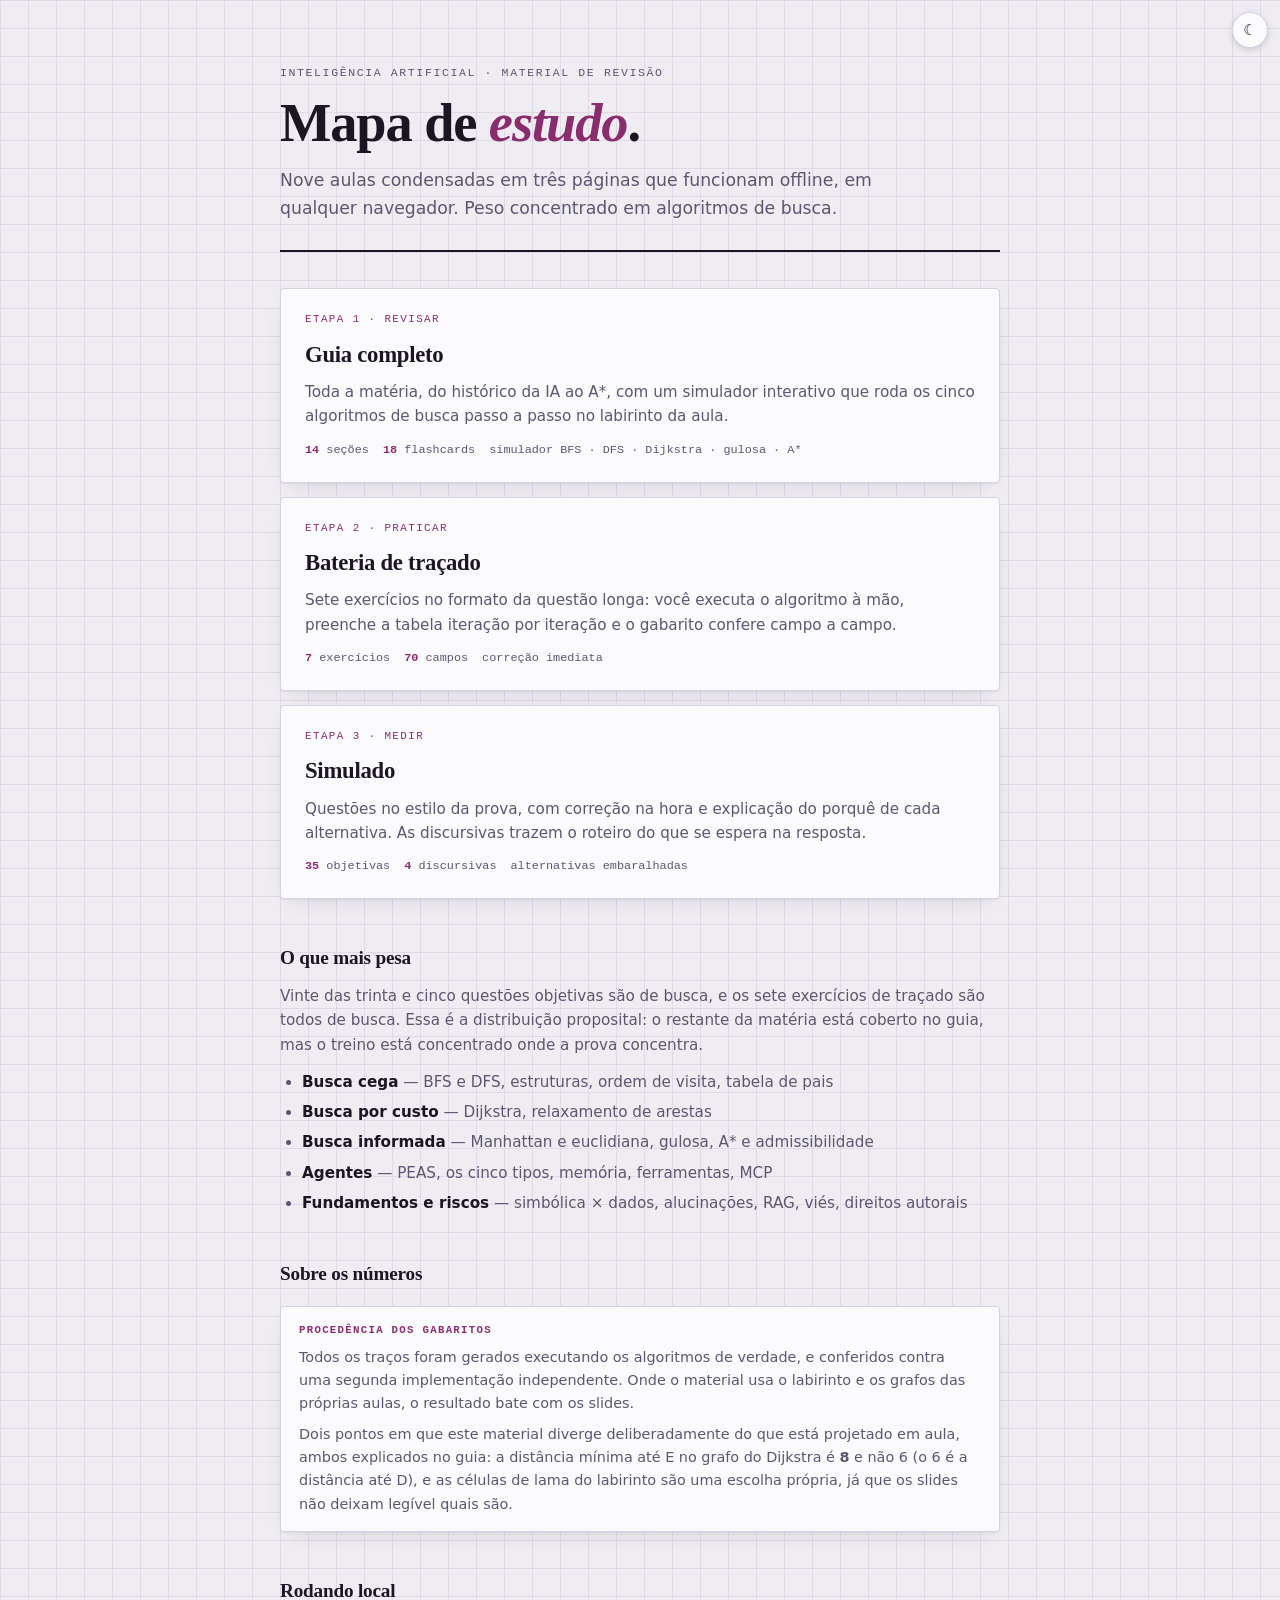
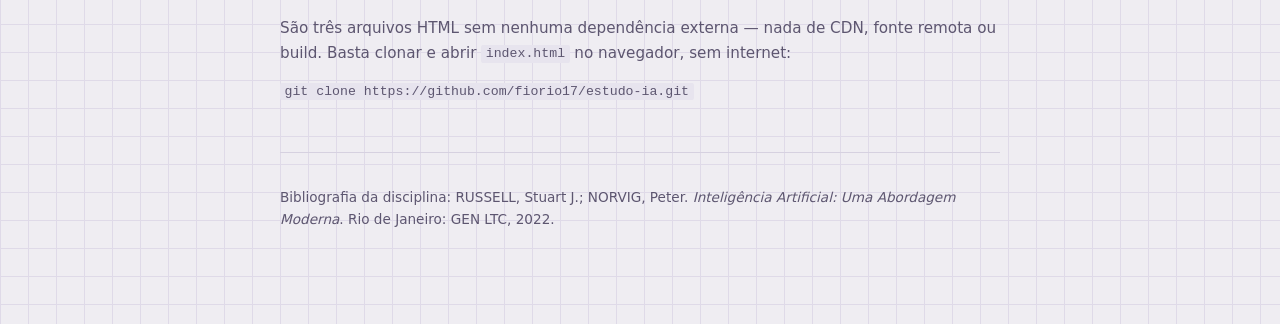
==== index.html @ 3b8651ae "Material de revisão de Inteligência Artificial Três páginas HTML autocontidas, sem dependência exter" ====
<!doctype html>
<html lang="pt-BR">
<head>
  <meta charset="utf-8">
  <meta name="viewport" content="width=device-width, initial-scale=1">
  <meta name="color-scheme" content="light dark">
  <meta name="description" content="Material de revisao da disciplina de Inteligencia Artificial: guia, exercicios de tracado e simulado.">
  <title>Mapa de estudo — Inteligência Artificial</title>
  <link rel="icon" href="data:image/svg+xml,%3Csvg xmlns=%22http://www.w3.org/2000/svg%22 viewBox=%220 0 100 100%22%3E%3Ctext y=%22.9em%22 font-size=%2290%22%3E🗺️%3C/text%3E%3C/svg%3E">
  <style>
    *,*::before,*::after{box-sizing:border-box;}
    html{-webkit-text-size-adjust:100%;}
    body{margin:0;}
    img,svg,video{max-width:100%;height:auto;}
    button,input,select,textarea{font:inherit;color:inherit;}
    table{border-collapse:collapse;}
  </style>
</head>
<body>
<style>
:root{
  --paper:#EFEDF2; --surface:#FBFAFD; --surface-2:#E7E4EE;
  --ink:#1B1622; --ink-soft:#5D5670; --line:#D6D1E0; --grid:#DFDAE8;
  --accent:#8A2D6E; --accent-soft:#F4DCEE; --accent-ink:#FFFFFF;
  --wall:#2A2333;
  --shadow:0 1px 2px rgba(27,22,34,.06), 0 8px 24px -12px rgba(27,22,34,.18);
  --mono:ui-monospace,"SF Mono","Cascadia Code","Roboto Mono",Menlo,Consolas,monospace;
  --body:system-ui,-apple-system,"Segoe UI",Roboto,sans-serif;
  --display:Georgia,"Iowan Old Style","Palatino Linotype","Times New Roman",serif;
}
@media (prefers-color-scheme:dark){
  :root{
    --paper:#141119; --surface:#1D1926; --surface-2:#272232;
    --ink:#EDE9F4; --ink-soft:#ABA2BE; --line:#332C41; --grid:#221D2C;
    --accent:#E98FCE; --accent-soft:#3F1B37; --accent-ink:#1B1622;
    --wall:#0B0910;
    --shadow:0 1px 2px rgba(0,0,0,.4), 0 8px 24px -12px rgba(0,0,0,.6);
  }
}
:root[data-theme="dark"]{
  --paper:#141119; --surface:#1D1926; --surface-2:#272232;
  --ink:#EDE9F4; --ink-soft:#ABA2BE; --line:#332C41; --grid:#221D2C;
  --accent:#E98FCE; --accent-soft:#3F1B37; --accent-ink:#1B1622;
  --wall:#0B0910;
  --shadow:0 1px 2px rgba(0,0,0,.4), 0 8px 24px -12px rgba(0,0,0,.6);
}
:root[data-theme="light"]{
  --paper:#EFEDF2; --surface:#FBFAFD; --surface-2:#E7E4EE;
  --ink:#1B1622; --ink-soft:#5D5670; --line:#D6D1E0; --grid:#DFDAE8;
  --accent:#8A2D6E; --accent-soft:#F4DCEE; --accent-ink:#FFFFFF;
  --wall:#2A2333;
  --shadow:0 1px 2px rgba(27,22,34,.06), 0 8px 24px -12px rgba(27,22,34,.18);
}

*{box-sizing:border-box;}
body{
  margin:0; background:var(--paper); color:var(--ink);
  font-family:var(--body); font-size:16.5px; line-height:1.6;
  background-image:
    repeating-linear-gradient(to right, var(--grid) 0 1px, transparent 1px 28px),
    repeating-linear-gradient(to bottom, var(--grid) 0 1px, transparent 1px 28px);
  -webkit-font-smoothing:antialiased;
}
.page{max-width:760px; margin:0 auto; padding:0 20px 80px;}

header{padding:64px 0 28px; border-bottom:2px solid var(--ink); margin-bottom:36px;}
.eyebrow{font-family:var(--mono); font-size:.72rem; letter-spacing:.14em; text-transform:uppercase;
  color:var(--ink-soft); margin:0 0 13px;}
h1{font-family:var(--display); font-weight:700; font-size:clamp(2.2rem,6vw,3.4rem);
  line-height:1.04; letter-spacing:-.02em; margin:0 0 15px; text-wrap:balance;}
h1 em{font-style:italic; color:var(--accent);}
.lede{font-size:1.08rem; color:var(--ink-soft); margin:0; max-width:56ch;}

.cards{display:grid; gap:14px;}
a.card{
  display:block; text-decoration:none; color:inherit;
  background:var(--surface); border:1px solid var(--line); border-radius:4px;
  padding:22px 24px; box-shadow:var(--shadow);
  transition:border-color .15s, transform .15s;
}
a.card:hover{border-color:var(--accent); transform:translateY(-2px);}
a.card:focus-visible{outline:2px solid var(--accent); outline-offset:3px;}
@media (prefers-reduced-motion:reduce){ a.card{transition:none;} a.card:hover{transform:none;} }

.card .etapa{font-family:var(--mono); font-size:.68rem; letter-spacing:.13em; text-transform:uppercase;
  color:var(--accent); display:block; margin-bottom:8px;}
.card h2{font-family:var(--display); font-size:1.42rem; letter-spacing:-.012em; margin:0 0 7px;}
.card p{margin:0 0 12px; color:var(--ink-soft); font-size:.95rem;}
.card .meta{font-family:var(--mono); font-size:.74rem; color:var(--ink-soft);
  display:flex; flex-wrap:wrap; gap:6px 14px;}
.card .meta b{color:var(--accent); font-weight:700;}

h3{font-family:var(--display); font-size:1.2rem; margin:44px 0 10px; letter-spacing:-.01em;}
p.txt{margin:0 0 13px; color:var(--ink-soft); font-size:.95rem;}
p.txt strong{color:var(--ink); font-weight:620;}
code{font-family:var(--mono); font-size:.87em; background:var(--surface-2); padding:.1em .34em; border-radius:2px;}
ul{margin:0 0 13px; padding-left:22px; color:var(--ink-soft); font-size:.95rem;}
li{margin-bottom:6px;}
li strong{color:var(--ink); font-weight:620;}

.aviso{background:var(--surface); border:1px solid var(--line); border-radius:3px;
  padding:15px 18px; font-size:.9rem; color:var(--ink-soft); margin:16px 0 0; box-shadow:var(--shadow);}
.aviso b{font-family:var(--mono); font-size:.67rem; letter-spacing:.12em; text-transform:uppercase;
  color:var(--accent); display:block; margin-bottom:7px;}
.aviso p{margin:0 0 8px;} .aviso p:last-child{margin:0;}

footer{margin-top:50px; padding-top:20px; border-top:1px solid var(--line);
  font-size:.85rem; color:var(--ink-soft);}
footer a{color:var(--accent);}
</style>

<div class="page">

<header>
  <p class="eyebrow">Inteligência Artificial · material de revisão</p>
  <h1>Mapa de <em>estudo</em>.</h1>
  <p class="lede">Nove aulas condensadas em três páginas que funcionam offline, em qualquer navegador. Peso concentrado em algoritmos de busca.</p>
</header>

<div class="cards">

  <a class="card" href="guia.html">
    <span class="etapa">Etapa 1 · revisar</span>
    <h2>Guia completo</h2>
    <p>Toda a matéria, do histórico da IA ao A*, com um simulador interativo que roda os cinco algoritmos de busca passo a passo no labirinto da aula.</p>
    <div class="meta"><span><b>14</b> seções</span><span><b>18</b> flashcards</span><span>simulador BFS · DFS · Dijkstra · gulosa · A*</span></div>
  </a>

  <a class="card" href="tracado.html">
    <span class="etapa">Etapa 2 · praticar</span>
    <h2>Bateria de traçado</h2>
    <p>Sete exercícios no formato da questão longa: você executa o algoritmo à mão, preenche a tabela iteração por iteração e o gabarito confere campo a campo.</p>
    <div class="meta"><span><b>7</b> exercícios</span><span><b>70</b> campos</span><span>correção imediata</span></div>
  </a>

  <a class="card" href="simulado.html">
    <span class="etapa">Etapa 3 · medir</span>
    <h2>Simulado</h2>
    <p>Questões no estilo da prova, com correção na hora e explicação do porquê de cada alternativa. As discursivas trazem o roteiro do que se espera na resposta.</p>
    <div class="meta"><span><b>35</b> objetivas</span><span><b>4</b> discursivas</span><span>alternativas embaralhadas</span></div>
  </a>

</div>

<h3>O que mais pesa</h3>
<p class="txt">Vinte das trinta e cinco questões objetivas são de busca, e os sete exercícios de traçado são todos de busca. Essa é a distribuição proposital: o restante da matéria está coberto no guia, mas o treino está concentrado onde a prova concentra.</p>
<ul>
  <li><strong>Busca cega</strong> — BFS e DFS, estruturas, ordem de visita, tabela de pais</li>
  <li><strong>Busca por custo</strong> — Dijkstra, relaxamento de arestas</li>
  <li><strong>Busca informada</strong> — Manhattan e euclidiana, gulosa, A* e admissibilidade</li>
  <li><strong>Agentes</strong> — PEAS, os cinco tipos, memória, ferramentas, MCP</li>
  <li><strong>Fundamentos e riscos</strong> — simbólica × dados, alucinações, RAG, viés, direitos autorais</li>
</ul>

<h3>Sobre os números</h3>
<div class="aviso">
  <b>Procedência dos gabaritos</b>
  <p>Todos os traços foram gerados executando os algoritmos de verdade, e conferidos contra uma segunda implementação independente. Onde o material usa o labirinto e os grafos das próprias aulas, o resultado bate com os slides.</p>
  <p>Dois pontos em que este material diverge deliberadamente do que está projetado em aula, ambos explicados no guia: a distância mínima até E no grafo do Dijkstra é <strong>8</strong> e não 6 (o 6 é a distância até D), e as células de lama do labirinto são uma escolha própria, já que os slides não deixam legível quais são.</p>
</div>

<h3>Rodando local</h3>
<p class="txt">São três arquivos HTML sem nenhuma dependência externa — nada de CDN, fonte remota ou build. Basta clonar e abrir <code>index.html</code> no navegador, sem internet:</p>
<p class="txt"><code>git clone https://github.com/fiorio17/estudo-ia.git</code></p>

<footer>
  <p>Bibliografia da disciplina: RUSSELL, Stuart J.; NORVIG, Peter. <em>Inteligência Artificial: Uma Abordagem Moderna</em>. Rio de Janeiro: GEN LTC, 2022.</p>
</footer>

</div>
<script src="theme.js" defer></script>
</body>
</html>
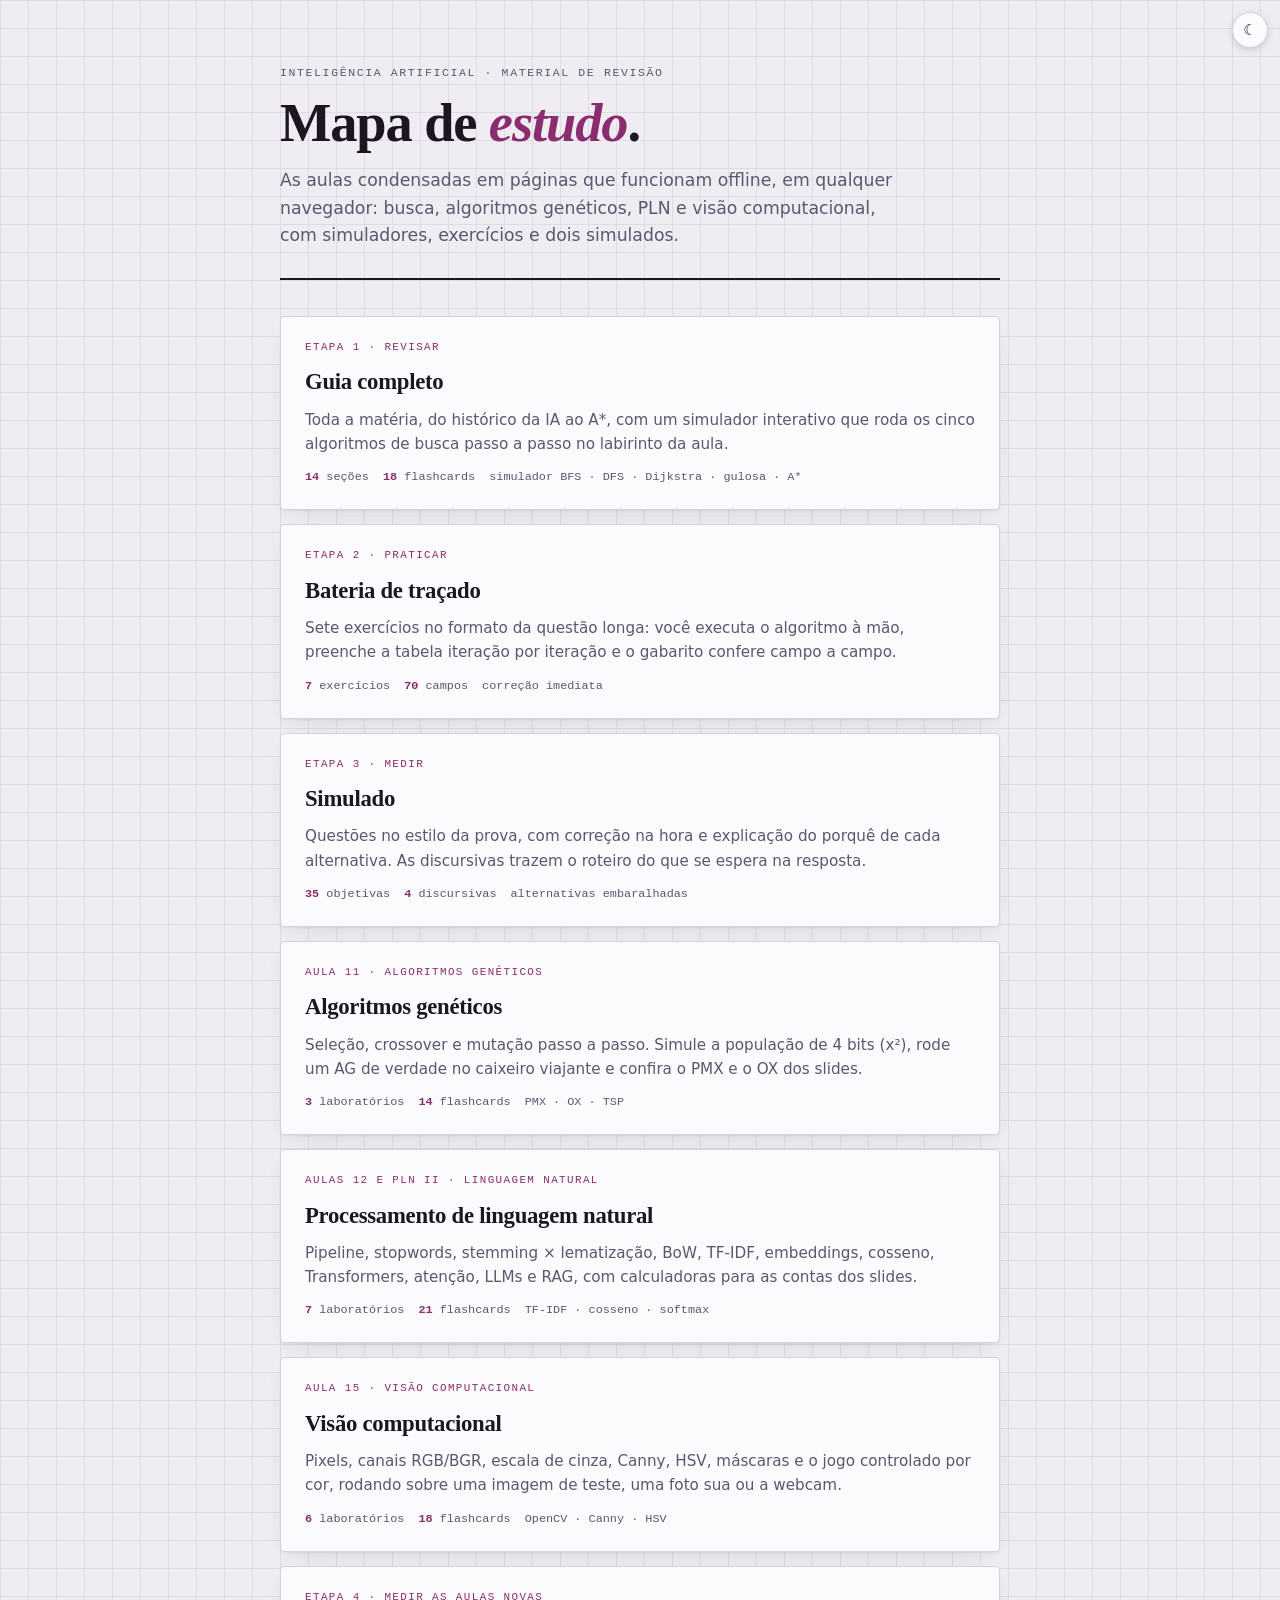
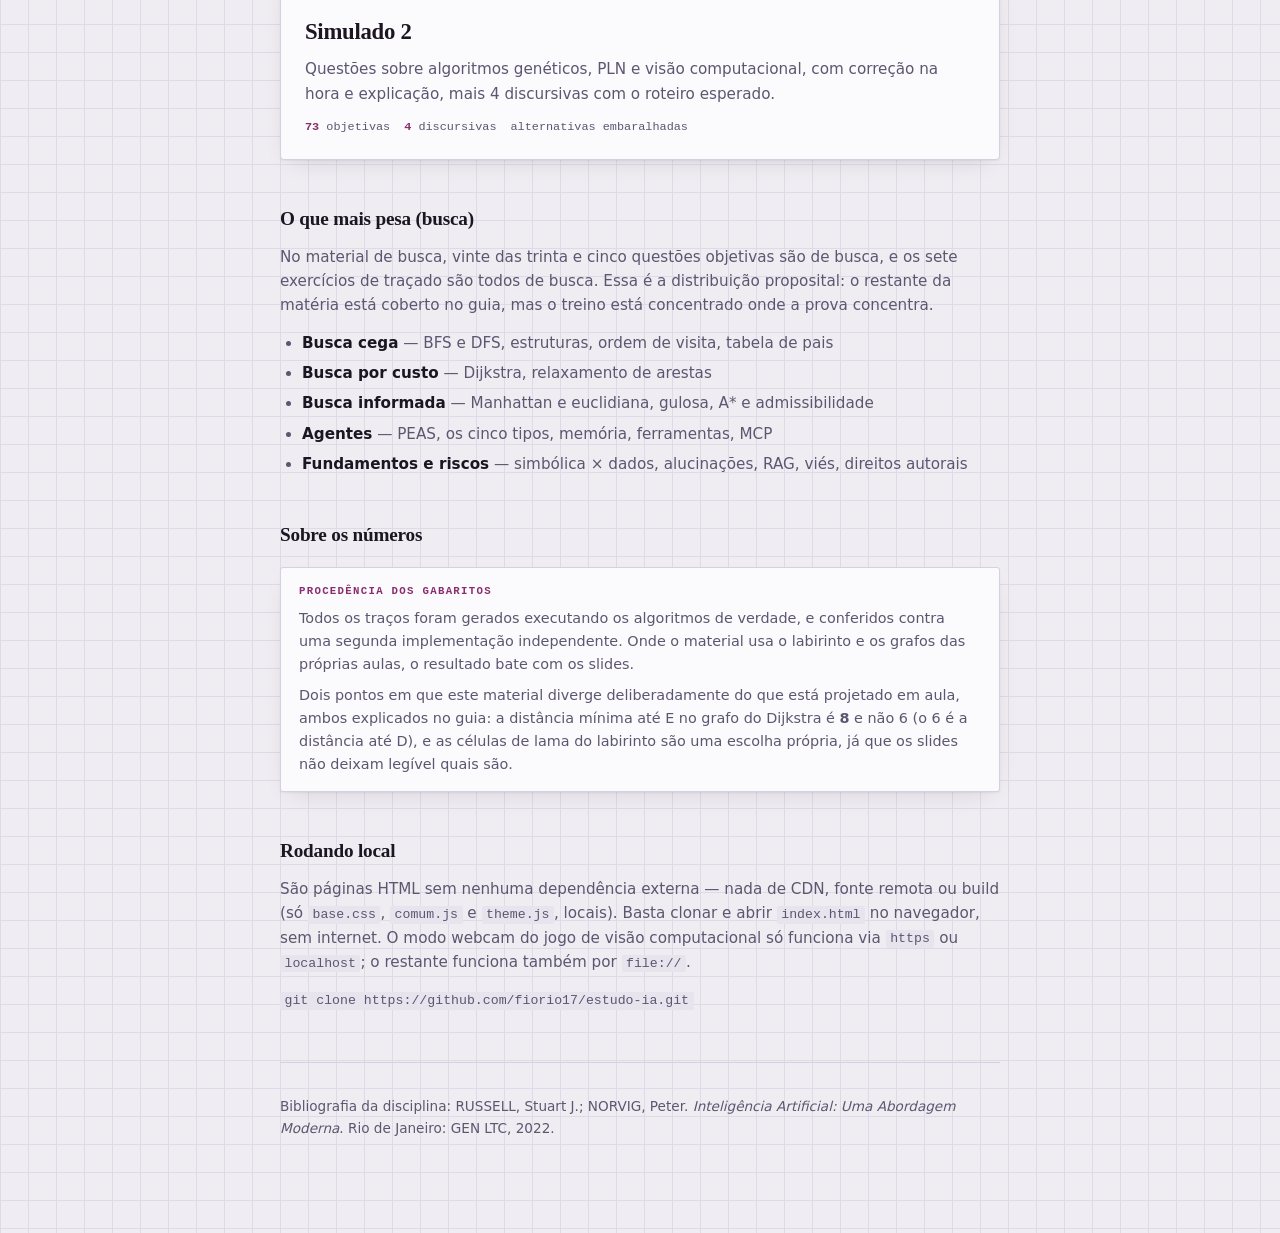
==== commit a5cac3f6: "Adiciona algoritmos genéticos, PLN, visão computacional e simulado 2 Quatro páginas novas, sem depen" ====
--- a/index.html
+++ b/index.html
@@ -4,7 +4,7 @@
   <meta charset="utf-8">
   <meta name="viewport" content="width=device-width, initial-scale=1">
   <meta name="color-scheme" content="light dark">
-  <meta name="description" content="Material de revisao da disciplina de Inteligencia Artificial: guia, exercicios de tracado e simulado.">
+  <meta name="description" content="Material de revisao da disciplina de Inteligencia Artificial: busca, algoritmos geneticos, PLN, visao computacional, exercicios de tracado e simulados.">
   <title>Mapa de estudo — Inteligência Artificial</title>
   <link rel="icon" href="data:image/svg+xml,%3Csvg xmlns=%22http://www.w3.org/2000/svg%22 viewBox=%220 0 100 100%22%3E%3Ctext y=%22.9em%22 font-size=%2290%22%3E🗺️%3C/text%3E%3C/svg%3E">
   <style>
@@ -114,7 +114,7 @@
 <header>
   <p class="eyebrow">Inteligência Artificial · material de revisão</p>
   <h1>Mapa de <em>estudo</em>.</h1>
-  <p class="lede">Nove aulas condensadas em três páginas que funcionam offline, em qualquer navegador. Peso concentrado em algoritmos de busca.</p>
+  <p class="lede">As aulas condensadas em páginas que funcionam offline, em qualquer navegador: busca, algoritmos genéticos, PLN e visão computacional, com simuladores, exercícios e dois simulados.</p>
 </header>
 
 <div class="cards">
@@ -140,10 +140,39 @@
     <div class="meta"><span><b>35</b> objetivas</span><span><b>4</b> discursivas</span><span>alternativas embaralhadas</span></div>
   </a>
 
+
+  <a class="card" href="genetico.html">
+    <span class="etapa">Aula 11 · algoritmos genéticos</span>
+    <h2>Algoritmos genéticos</h2>
+    <p>Seleção, crossover e mutação passo a passo. Simule a população de 4 bits (x²), rode um AG de verdade no caixeiro viajante e confira o PMX e o OX dos slides.</p>
+    <div class="meta"><span><b>3</b> laboratórios</span><span><b>14</b> flashcards</span><span>PMX · OX · TSP</span></div>
+  </a>
+
+  <a class="card" href="pln.html">
+    <span class="etapa">Aulas 12 e PLN II · linguagem natural</span>
+    <h2>Processamento de linguagem natural</h2>
+    <p>Pipeline, stopwords, stemming × lematização, BoW, TF-IDF, embeddings, cosseno, Transformers, atenção, LLMs e RAG, com calculadoras para as contas dos slides.</p>
+    <div class="meta"><span><b>7</b> laboratórios</span><span><b>21</b> flashcards</span><span>TF-IDF · cosseno · softmax</span></div>
+  </a>
+
+  <a class="card" href="visao.html">
+    <span class="etapa">Aula 15 · visão computacional</span>
+    <h2>Visão computacional</h2>
+    <p>Pixels, canais RGB/BGR, escala de cinza, Canny, HSV, máscaras e o jogo controlado por cor, rodando sobre uma imagem de teste, uma foto sua ou a webcam.</p>
+    <div class="meta"><span><b>6</b> laboratórios</span><span><b>18</b> flashcards</span><span>OpenCV · Canny · HSV</span></div>
+  </a>
+
+  <a class="card" href="simulado2.html">
+    <span class="etapa">Etapa 4 · medir as aulas novas</span>
+    <h2>Simulado 2</h2>
+    <p>Questões sobre algoritmos genéticos, PLN e visão computacional, com correção na hora e explicação, mais 4 discursivas com o roteiro esperado.</p>
+    <div class="meta"><span><b>73</b> objetivas</span><span><b>4</b> discursivas</span><span>alternativas embaralhadas</span></div>
+  </a>
+
 </div>
 
-<h3>O que mais pesa</h3>
-<p class="txt">Vinte das trinta e cinco questões objetivas são de busca, e os sete exercícios de traçado são todos de busca. Essa é a distribuição proposital: o restante da matéria está coberto no guia, mas o treino está concentrado onde a prova concentra.</p>
+<h3>O que mais pesa (busca)</h3>
+<p class="txt">No material de busca, vinte das trinta e cinco questões objetivas são de busca, e os sete exercícios de traçado são todos de busca. Essa é a distribuição proposital: o restante da matéria está coberto no guia, mas o treino está concentrado onde a prova concentra.</p>
 <ul>
   <li><strong>Busca cega</strong> — BFS e DFS, estruturas, ordem de visita, tabela de pais</li>
   <li><strong>Busca por custo</strong> — Dijkstra, relaxamento de arestas</li>
@@ -160,7 +189,7 @@
 </div>
 
 <h3>Rodando local</h3>
-<p class="txt">São três arquivos HTML sem nenhuma dependência externa — nada de CDN, fonte remota ou build. Basta clonar e abrir <code>index.html</code> no navegador, sem internet:</p>
+<p class="txt">São páginas HTML sem nenhuma dependência externa — nada de CDN, fonte remota ou build (só <code>base.css</code>, <code>comum.js</code> e <code>theme.js</code>, locais). Basta clonar e abrir <code>index.html</code> no navegador, sem internet. O modo webcam do jogo de visão computacional só funciona via <code>https</code> ou <code>localhost</code>; o restante funciona também por <code>file://</code>.</p>
 <p class="txt"><code>git clone https://github.com/fiorio17/estudo-ia.git</code></p>
 
 <footer>
